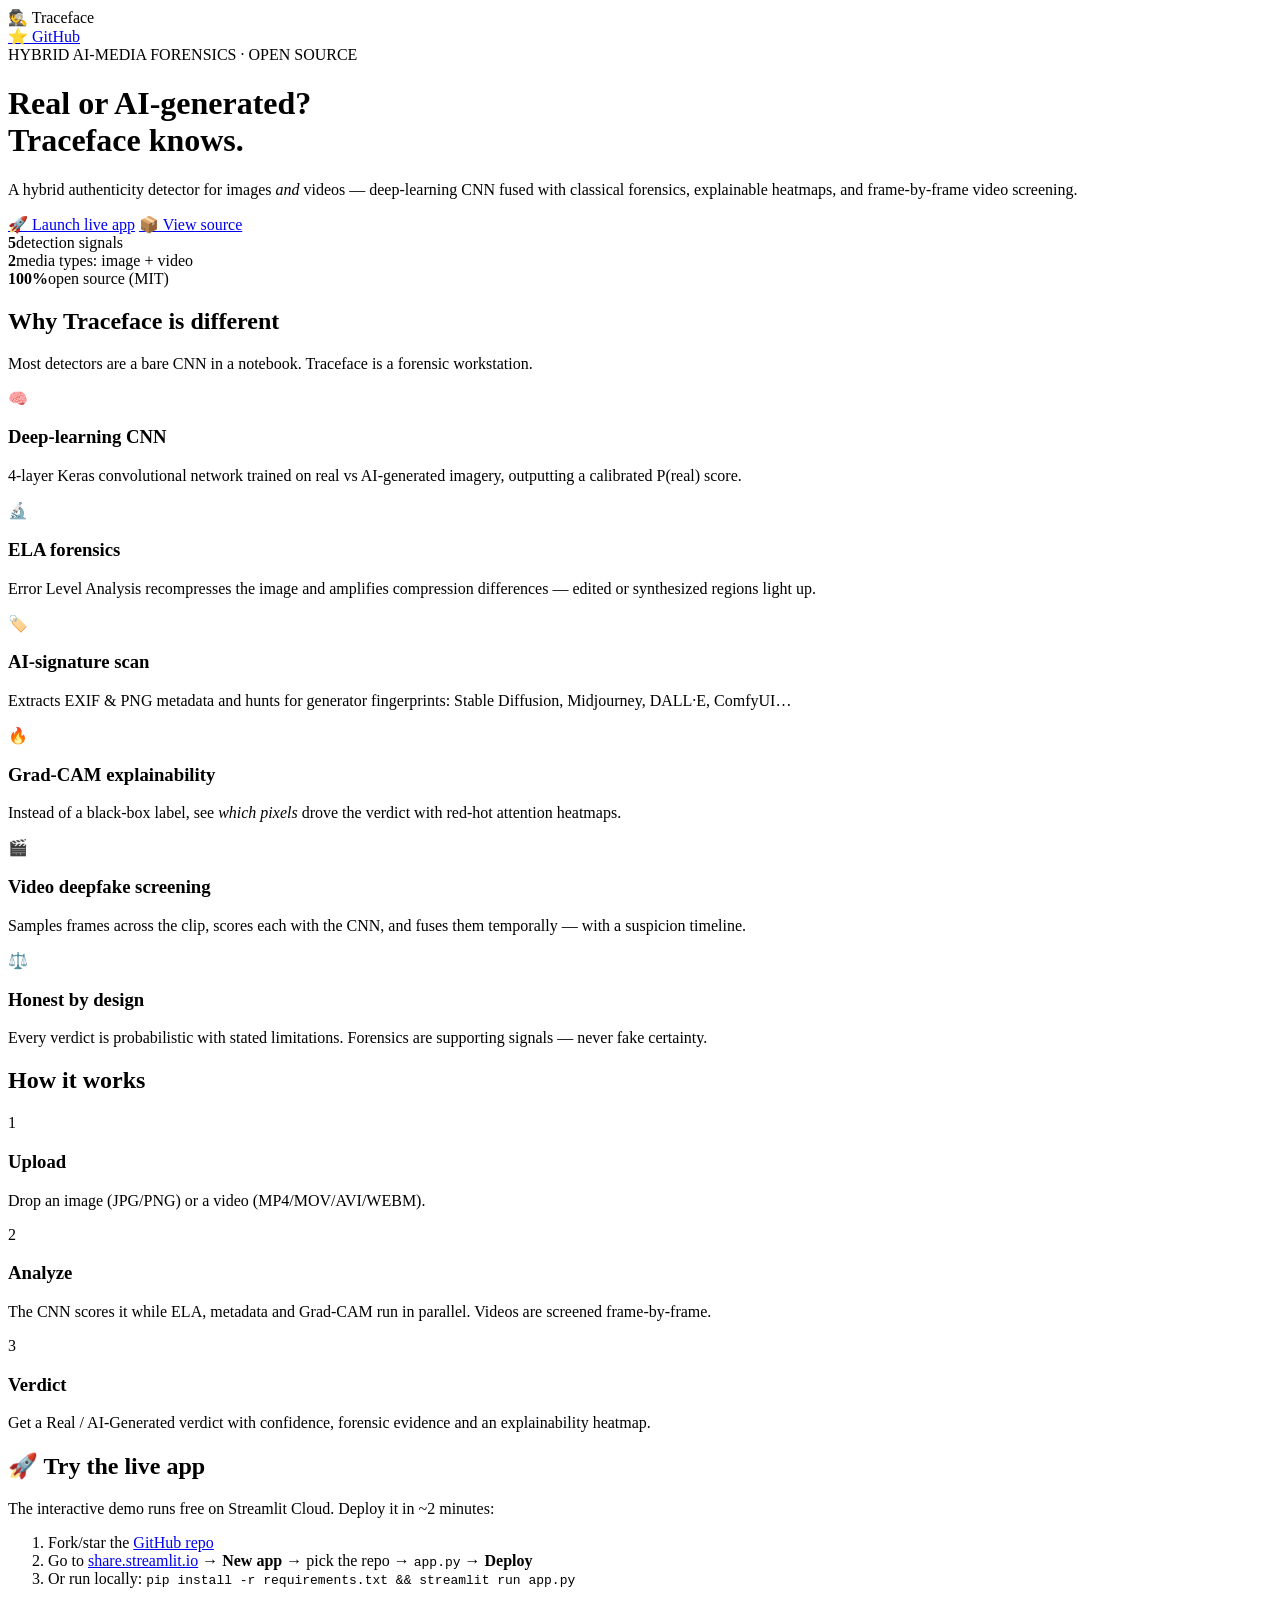
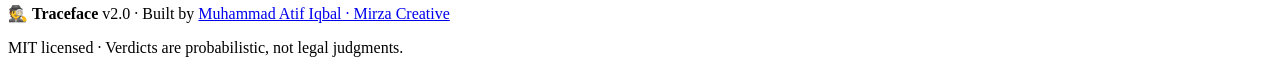
==== docs/index.html @ 2f58220b "Add docs/index.html This HTML file serves as the main page for the Traceface application, detailing " ====
<!DOCTYPE html>
<html lang="en">
<head>
<meta charset="UTF-8">
<meta name="viewport" content="width=device-width, initial-scale=1.0">
<title>Traceface — Hybrid AI-Media Authenticity Detector</title>
<meta name="description" content="Traceface detects AI-generated images and deepfake videos with a hybrid stack: Keras CNN + ELA forensics + metadata scan + Grad-CAM explainability.">
<link rel="stylesheet" href="style.css">
<link rel="icon" href="data:image/svg+xml,<svg xmlns='http://www.w3.org/2000/svg' viewBox='0 0 100 100'><text y='.9em' font-size='90'>🕵️</text></svg>">
<!-- NOTE: binary logo (docs/assets/traceface-logo.webp) uploads separately once git push is available -->
</head>
<body>
<!-- ══════════ FILL THIS AFTER DEPLOYING ON STREAMLIT CLOUD ══════════ -->
<script>const LIVE_APP_URL = ""; /* e.g. "https://traceface.streamlit.app" */</script>

<header class="hero">
  <nav>
    <div class="logo">🕵️ Traceface</div>
    <a class="gh-link" href="https://github.com/mirzacreative/traceface">⭐ GitHub</a>
  </nav>
  <div class="hero-inner">
    <div class="pill">HYBRID AI-MEDIA FORENSICS · OPEN SOURCE</div>
    <h1>Real or <span class="grad">AI-generated?</span><br>Traceface knows.</h1>
    <p class="sub">A hybrid authenticity detector for images <em>and</em> videos —
      deep-learning CNN fused with classical forensics, explainable heatmaps,
      and frame-by-frame video screening.</p>
    <div class="cta">
      <a id="launchBtn" class="btn primary" href="#deploy">🚀 Launch live app</a>
      <a class="btn ghost" href="https://github.com/mirzacreative/traceface">📦 View source</a>
    </div>
    <div class="stats">
      <div><b>5</b><span>detection signals</span></div>
      <div><b>2</b><span>media types: image + video</span></div>
      <div><b>100%</b><span>open source (MIT)</span></div>
    </div>
  </div>
</header>

<section class="features">
  <h2>Why Traceface is different</h2>
  <p class="sec-sub">Most detectors are a bare CNN in a notebook. Traceface is a forensic workstation.</p>
  <div class="grid">
    <div class="card"><div class="ico">🧠</div><h3>Deep-learning CNN</h3><p>4-layer Keras convolutional network trained on real vs AI-generated imagery, outputting a calibrated P(real) score.</p></div>
    <div class="card"><div class="ico">🔬</div><h3>ELA forensics</h3><p>Error Level Analysis recompresses the image and amplifies compression differences — edited or synthesized regions light up.</p></div>
    <div class="card"><div class="ico">🏷️</div><h3>AI-signature scan</h3><p>Extracts EXIF &amp; PNG metadata and hunts for generator fingerprints: Stable Diffusion, Midjourney, DALL·E, ComfyUI…</p></div>
    <div class="card"><div class="ico">🔥</div><h3>Grad-CAM explainability</h3><p>Instead of a black-box label, see <em>which pixels</em> drove the verdict with red-hot attention heatmaps.</p></div>
    <div class="card"><div class="ico">🎬</div><h3>Video deepfake screening</h3><p>Samples frames across the clip, scores each with the CNN, and fuses them temporally — with a suspicion timeline.</p></div>
    <div class="card"><div class="ico">⚖️</div><h3>Honest by design</h3><p>Every verdict is probabilistic with stated limitations. Forensics are supporting signals — never fake certainty.</p></div>
  </div>
</section>

<section class="how">
  <h2>How it works</h2>
  <div class="steps">
    <div class="step"><div class="n">1</div><h3>Upload</h3><p>Drop an image (JPG/PNG) or a video (MP4/MOV/AVI/WEBM).</p></div>
    <div class="step"><div class="n">2</div><h3>Analyze</h3><p>The CNN scores it while ELA, metadata and Grad-CAM run in parallel. Videos are screened frame-by-frame.</p></div>
    <div class="step"><div class="n">3</div><h3>Verdict</h3><p>Get a Real / AI-Generated verdict with confidence, forensic evidence and an explainability heatmap.</p></div>
  </div>
</section>

<section id="deploy" class="deploy">
  <h2>🚀 Try the live app</h2>
  <p id="deployNote">The interactive demo runs free on Streamlit Cloud. Deploy it in ~2 minutes:</p>
  <ol>
    <li>Fork/star the <a href="https://github.com/mirzacreative/traceface">GitHub repo</a></li>
    <li>Go to <a href="https://share.streamlit.io">share.streamlit.io</a> → <b>New app</b> → pick the repo → <code>app.py</code> → <b>Deploy</b></li>
    <li>Or run locally: <code>pip install -r requirements.txt && streamlit run app.py</code></li>
  </ol>
</section>

<footer>
  <p>🕵️ <b>Traceface</b> v2.0 · Built by <a href="https://mirzacreative.github.io/mirzacreative/">Muhammad Atif Iqbal · Mirza Creative</a></p>
  <p class="tiny">MIT licensed · Verdicts are probabilistic, not legal judgments.</p>
</footer>

<script>
(function () {
  if (LIVE_APP_URL) {
    var b = document.getElementById('launchBtn');
    b.href = LIVE_APP_URL;
    b.textContent = '🚀 Launch live app';
    document.getElementById('deployNote').innerHTML =
      'The live demo is running — click below to verify images & videos right now:';
  }
})();
</script>
</body>
</html>
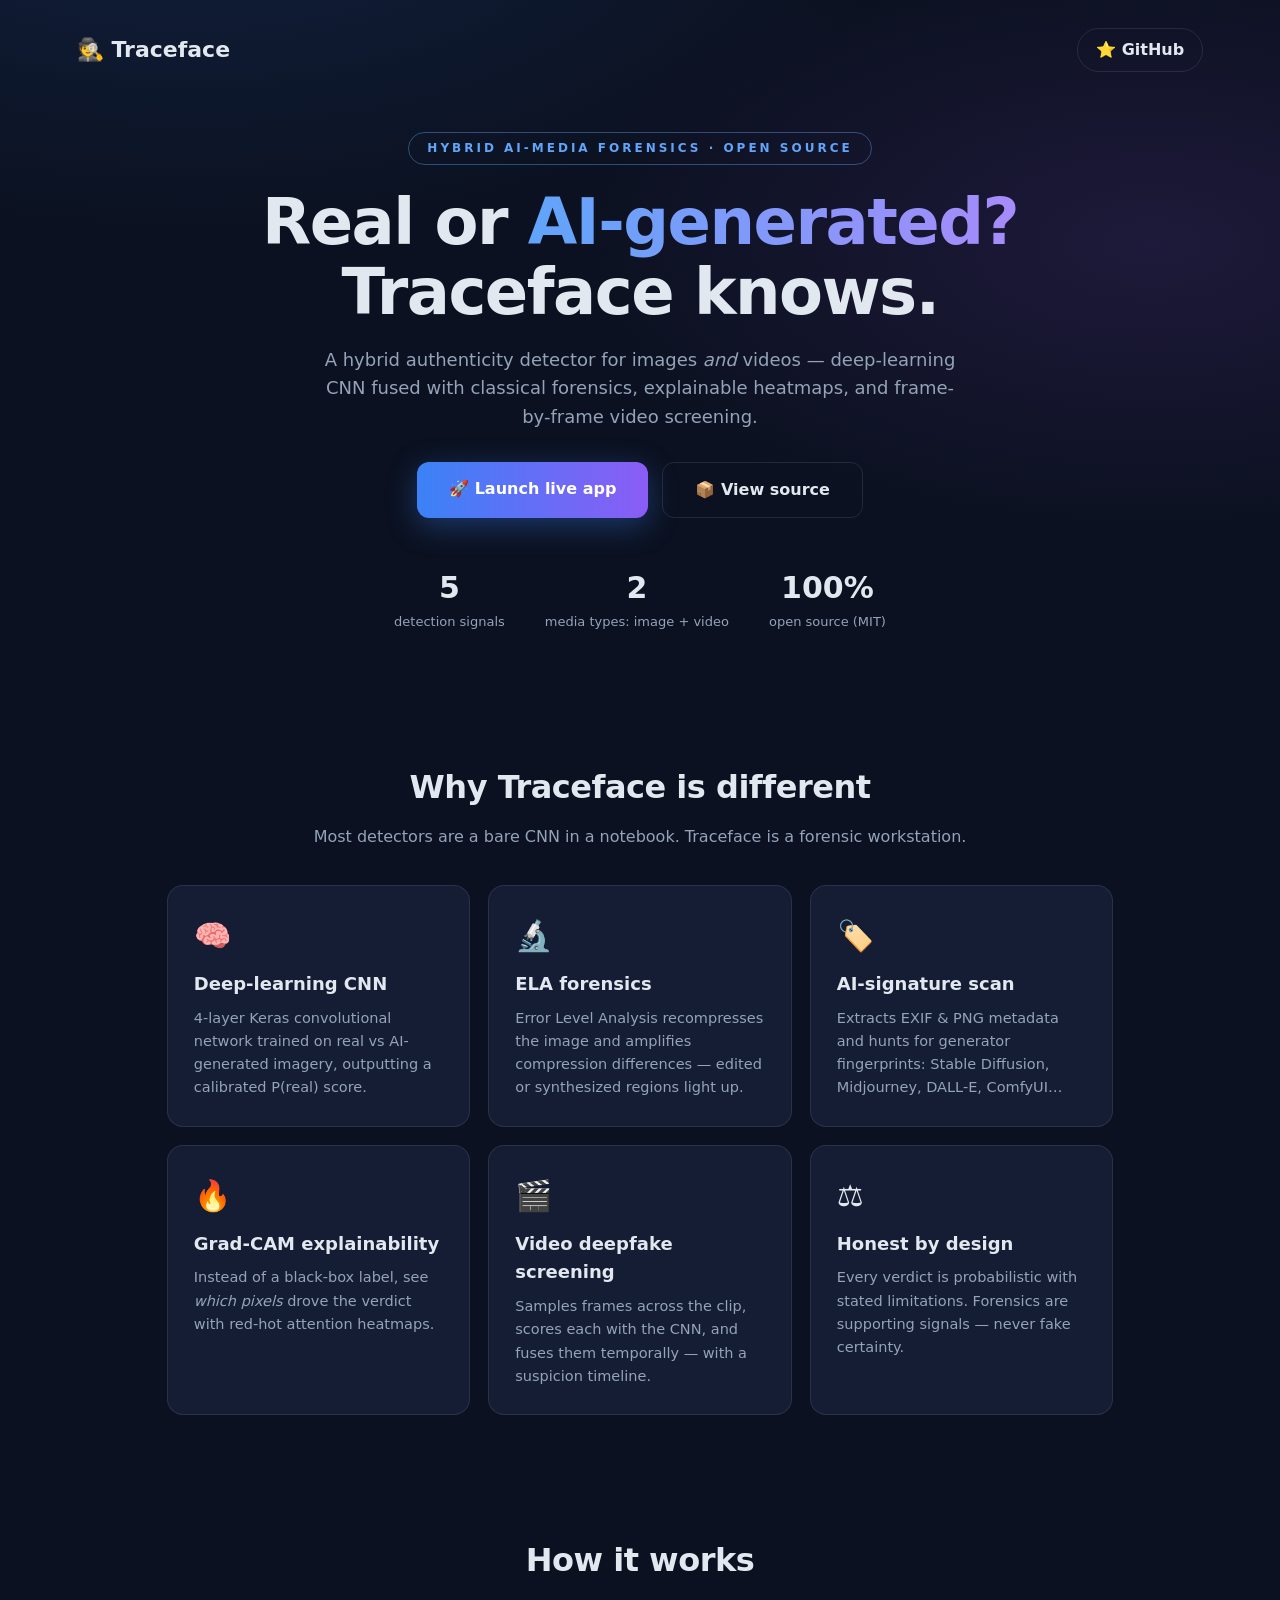
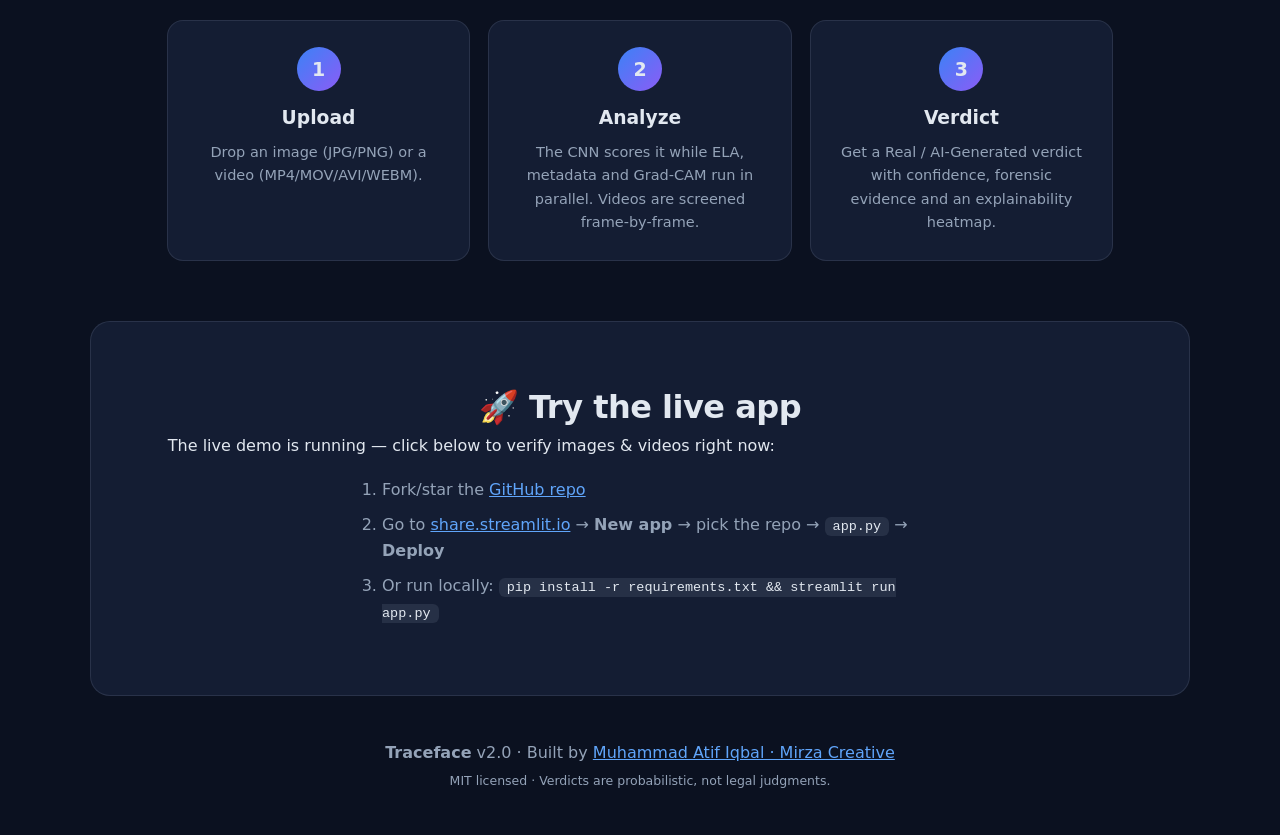
==== commit cb82ae53: "Wire live Streamlit app URL" ====
--- a/docs/index.html
+++ b/docs/index.html
@@ -11,7 +11,7 @@
 </head>
 <body>
 <!-- ══════════ FILL THIS AFTER DEPLOYING ON STREAMLIT CLOUD ══════════ -->
-<script>const LIVE_APP_URL = ""; /* e.g. "https://traceface.streamlit.app" */</script>
+<script>const LIVE_APP_URL = "https://traceface.streamlit.app"; /* e.g. "https://traceface.streamlit.app" */</script>
 
 <header class="hero">
   <nav>
@@ -42,7 +42,7 @@
   <div class="grid">
     <div class="card"><div class="ico">🧠</div><h3>Deep-learning CNN</h3><p>4-layer Keras convolutional network trained on real vs AI-generated imagery, outputting a calibrated P(real) score.</p></div>
     <div class="card"><div class="ico">🔬</div><h3>ELA forensics</h3><p>Error Level Analysis recompresses the image and amplifies compression differences — edited or synthesized regions light up.</p></div>
-    <div class="card"><div class="ico">🏷️</div><h3>AI-signature scan</h3><p>Extracts EXIF &amp; PNG metadata and hunts for generator fingerprints: Stable Diffusion, Midjourney, DALL·E, ComfyUI…</p></div>
+    <div class="card"><div class="ico">🏷️</div><h3>AI-signature scan</h3><p>Extracts EXIF &amp; PNG metadata and hunts for generator fingerprints: Stable Diffusion, Midjourney, DALL-E, ComfyUI…</p></div>
     <div class="card"><div class="ico">🔥</div><h3>Grad-CAM explainability</h3><p>Instead of a black-box label, see <em>which pixels</em> drove the verdict with red-hot attention heatmaps.</p></div>
     <div class="card"><div class="ico">🎬</div><h3>Video deepfake screening</h3><p>Samples frames across the clip, scores each with the CNN, and fuses them temporally — with a suspicion timeline.</p></div>
     <div class="card"><div class="ico">⚖️</div><h3>Honest by design</h3><p>Every verdict is probabilistic with stated limitations. Forensics are supporting signals — never fake certainty.</p></div>
@@ -69,7 +69,7 @@
 </section>
 
 <footer>
-  <p>🕵️ <b>Traceface</b> v2.0 · Built by <a href="https://mirzacreative.github.io/mirzacreative/">Muhammad Atif Iqbal · Mirza Creative</a></p>
+  <p><b>Traceface</b> v2.0 · Built by <a href="https://mirzacreative.github.io/mirzacreative/">Muhammad Atif Iqbal · Mirza Creative</a></p>
   <p class="tiny">MIT licensed · Verdicts are probabilistic, not legal judgments.</p>
 </footer>
 
--- a/docs/style.css
+++ b/docs/style.css
@@ -0,0 +1,58 @@
+:root {
+  --bg: #0b1120; --card: #141d33; --line: rgba(148,163,184,.16);
+  --txt: #e2e8f0; --mut: #94a3b8; --acc1: #60a5fa; --acc2: #a78bfa;
+}
+* { box-sizing: border-box; margin: 0; padding: 0; }
+body {
+  font-family: 'Inter', 'Segoe UI', system-ui, sans-serif;
+  background:
+    radial-gradient(1200px 600px at 15% -5%, rgba(56,130,246,.14), transparent 60%),
+    radial-gradient(1000px 500px at 90% 10%, rgba(168,85,247,.12), transparent 60%),
+    var(--bg);
+  color: var(--txt); line-height: 1.6;
+}
+a { color: var(--acc1); }
+.hero { padding: 28px 6vw 70px; }
+nav { display: flex; justify-content: space-between; align-items: center; margin-bottom: 60px; }
+.logo { font-size: 22px; font-weight: 800; }
+.gh-link { color: var(--txt); text-decoration: none; font-weight: 600;
+  border: 1px solid var(--line); padding: 8px 18px; border-radius: 999px; }
+.gh-link:hover { border-color: var(--acc1); }
+.hero-inner { max-width: 860px; margin: 0 auto; text-align: center; }
+.pill { display: inline-block; font-size: 12px; letter-spacing: 3px; font-weight: 700;
+  color: var(--acc1); border: 1px solid rgba(96,165,250,.4); border-radius: 999px;
+  padding: 6px 18px; margin-bottom: 22px; }
+h1 { font-size: clamp(38px, 6vw, 64px); font-weight: 800; letter-spacing: -1.5px; line-height: 1.1; }
+.grad { background: linear-gradient(90deg, var(--acc1), var(--acc2));
+  -webkit-background-clip: text; background-clip: text; color: transparent; }
+.sub { color: var(--mut); font-size: 18px; max-width: 640px; margin: 18px auto 30px; }
+.cta { display: flex; gap: 14px; justify-content: center; flex-wrap: wrap; }
+.btn { text-decoration: none; font-weight: 700; padding: 14px 32px; border-radius: 12px; }
+.btn.primary { background: linear-gradient(90deg, #3b82f6, #8b5cf6); color: #fff;
+  box-shadow: 0 8px 30px rgba(59,130,246,.35); }
+.btn.ghost { border: 1px solid var(--line); color: var(--txt); }
+.stats { display: flex; gap: 40px; justify-content: center; margin-top: 46px; flex-wrap: wrap; }
+.stats div { display: flex; flex-direction: column; }
+.stats b { font-size: 30px; }
+.stats span { color: var(--mut); font-size: 13px; }
+section { padding: 60px 6vw; max-width: 1100px; margin: 0 auto; }
+h2 { font-size: 32px; font-weight: 800; letter-spacing: -.5px; text-align: center; }
+.sec-sub { color: var(--mut); text-align: center; margin: 10px 0 36px; }
+.grid { display: grid; grid-template-columns: repeat(auto-fit, minmax(290px, 1fr)); gap: 18px; }
+.card { background: var(--card); border: 1px solid var(--line); border-radius: 16px; padding: 26px; }
+.card:hover { border-color: rgba(96,165,250,.5); transform: translateY(-3px); transition: .2s; }
+.card .ico { font-size: 30px; margin-bottom: 10px; }
+.card h3 { font-size: 18px; margin-bottom: 8px; }
+.card p { color: var(--mut); font-size: 14.5px; }
+.steps { display: grid; grid-template-columns: repeat(auto-fit, minmax(240px, 1fr)); gap: 18px; margin-top: 34px; }
+.step { background: var(--card); border: 1px solid var(--line); border-radius: 16px; padding: 26px; text-align: center; }
+.step .n { width: 44px; height: 44px; margin: 0 auto 12px; border-radius: 50%;
+  background: linear-gradient(135deg, #3b82f6, #8b5cf6); font-weight: 800;
+  display: flex; align-items: center; justify-content: center; font-size: 19px; }
+.step p { color: var(--mut); font-size: 14.5px; margin-top: 8px; }
+.deploy { background: var(--card); border: 1px solid var(--line); border-radius: 20px; }
+.deploy ol { margin: 18px auto 0; max-width: 560px; color: var(--mut); padding-left: 22px; }
+.deploy li { margin-bottom: 10px; }
+.deploy code { background: rgba(148,163,184,.14); padding: 2px 8px; border-radius: 6px; font-size: 13.5px; color: var(--txt); }
+footer { text-align: center; padding: 44px 6vw; color: var(--mut); }
+footer .tiny { font-size: 12.5px; margin-top: 6px; }
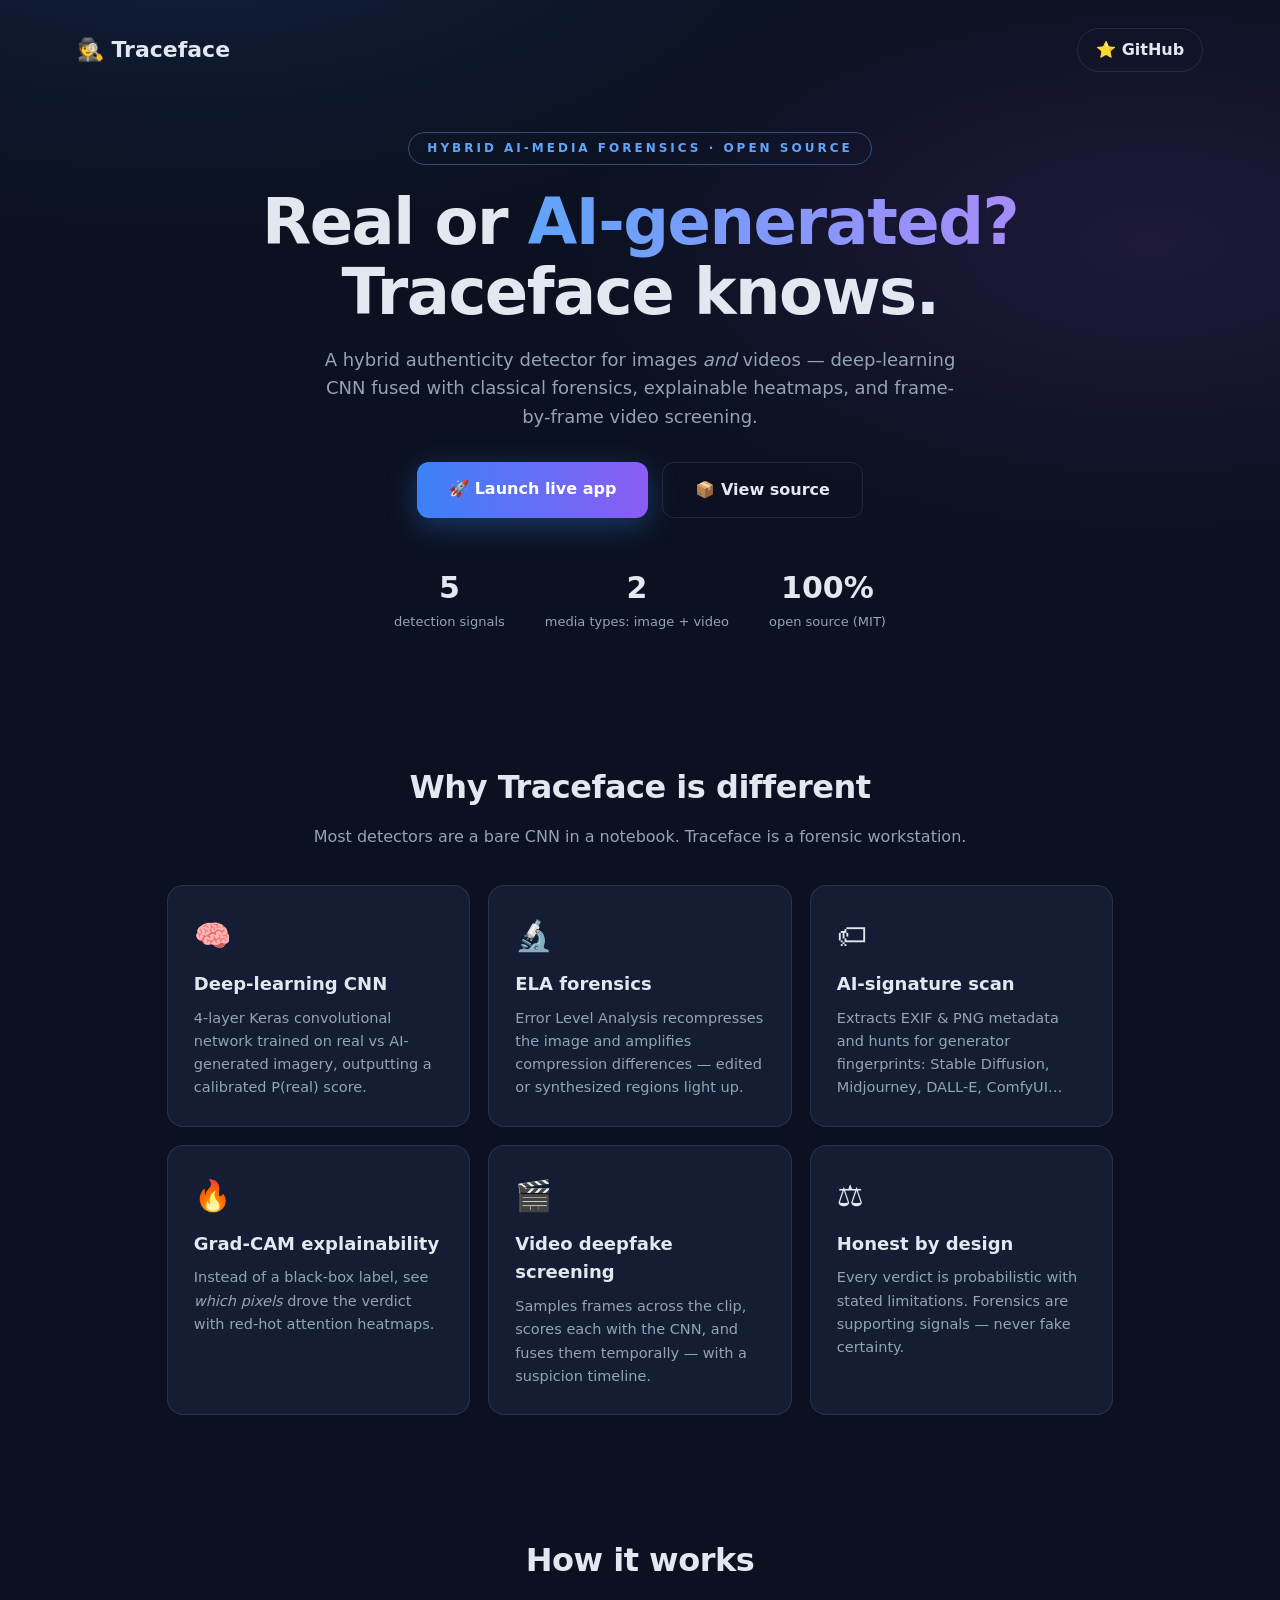
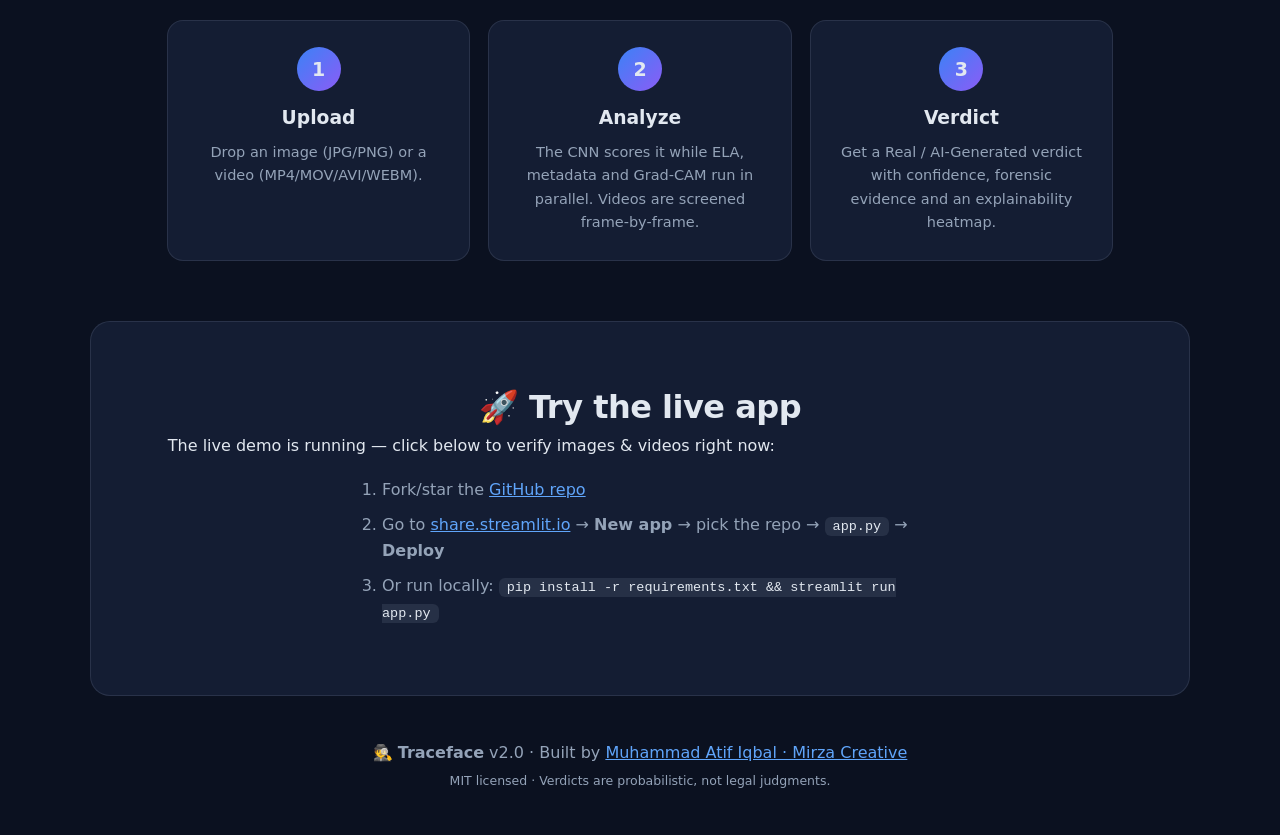
==== commit 1d0527b8: "Restore footer emoji and tag icon in docs" ====
--- a/docs/index.html
+++ b/docs/index.html
@@ -42,7 +42,7 @@
   <div class="grid">
     <div class="card"><div class="ico">🧠</div><h3>Deep-learning CNN</h3><p>4-layer Keras convolutional network trained on real vs AI-generated imagery, outputting a calibrated P(real) score.</p></div>
     <div class="card"><div class="ico">🔬</div><h3>ELA forensics</h3><p>Error Level Analysis recompresses the image and amplifies compression differences — edited or synthesized regions light up.</p></div>
-    <div class="card"><div class="ico">🏷️</div><h3>AI-signature scan</h3><p>Extracts EXIF &amp; PNG metadata and hunts for generator fingerprints: Stable Diffusion, Midjourney, DALL-E, ComfyUI…</p></div>
+    <div class="card"><div class="ico">🏷</div><h3>AI-signature scan</h3><p>Extracts EXIF &amp; PNG metadata and hunts for generator fingerprints: Stable Diffusion, Midjourney, DALL-E, ComfyUI…</p></div>
     <div class="card"><div class="ico">🔥</div><h3>Grad-CAM explainability</h3><p>Instead of a black-box label, see <em>which pixels</em> drove the verdict with red-hot attention heatmaps.</p></div>
     <div class="card"><div class="ico">🎬</div><h3>Video deepfake screening</h3><p>Samples frames across the clip, scores each with the CNN, and fuses them temporally — with a suspicion timeline.</p></div>
     <div class="card"><div class="ico">⚖️</div><h3>Honest by design</h3><p>Every verdict is probabilistic with stated limitations. Forensics are supporting signals — never fake certainty.</p></div>
@@ -69,7 +69,7 @@
 </section>
 
 <footer>
-  <p><b>Traceface</b> v2.0 · Built by <a href="https://mirzacreative.github.io/mirzacreative/">Muhammad Atif Iqbal · Mirza Creative</a></p>
+  <p>🕵️ <b>Traceface</b> v2.0 · Built by <a href="https://mirzacreative.github.io/mirzacreative/">Muhammad Atif Iqbal · Mirza Creative</a></p>
   <p class="tiny">MIT licensed · Verdicts are probabilistic, not legal judgments.</p>
 </footer>
 
